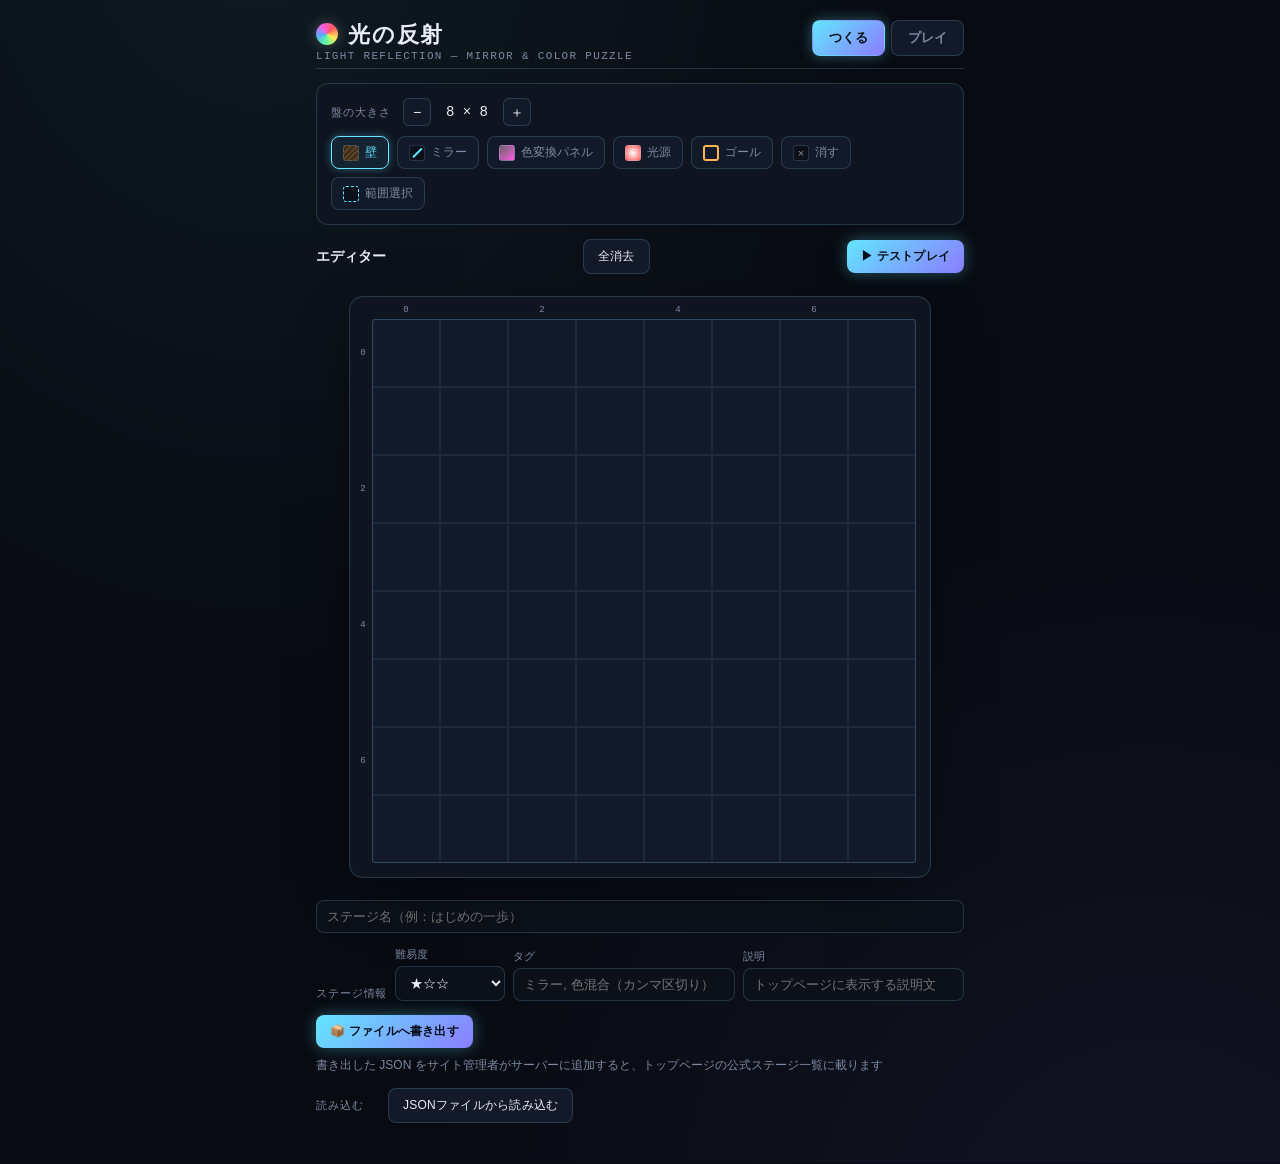
==== light-reflection-puzzle.html @ c49fac70 "refactor" ====
<!DOCTYPE html>
<html lang="ja">
<head>
<meta charset="UTF-8">
<meta name="viewport" content="width=device-width, initial-scale=1.0, maximum-scale=1, user-scalable=no">
<title>光の反射 — Light Reflection</title>
<link rel="stylesheet" href="style.css">
</head>
<body>

<div class="stage">
  <header>
    <div>
      <div class="brand"><span class="brand-icon"></span><h1>光の反射</h1></div>
      <div class="subtitle">Light Reflection — Mirror &amp; Color Puzzle</div>
    </div>
    <div class="tabs">
      <button class="tab-btn" id="tabEditorBtn">つくる</button>
      <button class="tab-btn" id="tabPlayBtn">プレイ</button>
    </div>
  </header>

  <!-- ============ EDITOR PANEL ============ -->
  <div class="panel" id="panelEditor">

    <div class="toolbar">
      <div class="toolbar-row">
        <span class="toolbar-label">盤の大きさ</span>
        <div class="size-ctrl">
          <button id="sizeDown">−</button>
          <span class="size-val" id="sizeVal">8 × 8</span>
          <button id="sizeUp">＋</button>
        </div>
      </div>
      <div class="toolbar-row" id="toolButtons">
        <button class="tool-btn" data-tool="wall"><span class="tool-swatch wall"></span>壁</button>
        <button class="tool-btn" data-tool="mirror"><span class="tool-swatch mirror"></span>ミラー</button>
        <button class="tool-btn" data-tool="converter"><span class="tool-swatch converter"></span>色変換パネル</button>
        <button class="tool-btn" data-tool="source"><span class="tool-swatch source"></span>光源</button>
        <button class="tool-btn" data-tool="goal"><span class="tool-swatch goal"></span>ゴール</button>
        <button class="tool-btn" data-tool="erase"><span class="tool-swatch erase"></span>消す</button>
        <button class="tool-btn" data-tool="select"><span class="tool-swatch select"></span>範囲選択</button>
      </div>
      <div class="toolbar-row" id="selectionRow" style="display:none;">
        <span class="toolbar-label">選択範囲</span>
        <button id="selCopyBtn" class="btn">コピー</button>
        <button id="selCutBtn" class="btn">切り取り</button>
        <button id="selPasteBtn" class="btn">貼り付け</button>
        <button id="selClearBtn" class="btn">選択解除</button>
        <span class="toolbar-label" id="selHint" style="margin-left:6px;"></span>
      </div>
      <div class="toolbar-row" id="dirRow" style="display:none;">
        <span class="toolbar-label">光の向き</span>
        <div class="dir-picker">
          <button data-dir="up">↑</button>
          <button data-dir="left">←</button>
          <button data-dir="right">→</button>
          <button data-dir="down">↓</button>
        </div>
      </div>
      <div class="toolbar-row" id="colorRow" style="display:none;">
        <span class="toolbar-label">色</span>
        <div class="color-picker" id="colorPicker"></div>
      </div>
      <div class="toolbar-row" id="sourceSettingsRow" style="display:none;">
        <span class="toolbar-label">光源設定</span>
        <div class="source-settings">
          <label class="toggle-label">
            <input type="checkbox" id="sourceRotatable">
            <span>回転可能</span>
          </label>
        </div>
      </div>
      <div class="toolbar-row" id="mirrorSettingsRow" style="display:none;">
        <span class="toolbar-label">ミラー設定</span>
        <div class="mirror-settings">
          <div class="mirror-orient-block">
            <span class="toolbar-label">向き</span>
            <div class="dir-picker mirror-orient-picker" id="mirrorOrientPicker"></div>
          </div>
          <label class="toggle-label">
            <input type="checkbox" id="mirrorRotatable" checked>
            <span>回転可能</span>
          </label>
          <label class="toggle-label">
            <input type="checkbox" id="mirrorDoubleSided" checked>
            <span>両面反射</span>
          </label>
          <label class="toggle-label">
            <input type="checkbox" id="mirrorFilterEnabled">
            <span>色フィルター</span>
          </label>
          <div class="color-picker" id="mirrorFilterColorPicker" style="display:none;"></div>
        </div>
      </div>
      <div class="toolbar-row" id="converterSettingsRow" style="display:none;">
        <span class="toolbar-label">パネル設定</span>
        <div class="converter-settings" style="display:flex; align-items:center; gap:12px; flex-wrap:wrap;">
          <label class="toggle-label">
            <input type="checkbox" id="converterInteractive">
            <span>プレイ中にON/OFF可能</span>
          </label>
          <span class="toolbar-label" style="margin-left: 10px;">変換タイプ:</span>
          <label class="toggle-label">
            <input type="radio" name="converterType" value="replace" checked>
            <span>変更 (⇄)</span>
          </label>
          <label class="toggle-label">
            <input type="radio" name="converterType" value="add">
            <span>追加 (＋)</span>
          </label>
          <label class="toggle-label">
            <input type="radio" name="converterType" value="remove">
            <span>除外 (−)</span>
          </label>
        </div>
      </div>
    </div>

    <div class="hud">
      <div class="hud-title">エディター</div>
      <button id="editClearBtn" class="btn">全消去</button>
      <button id="testPlayBtn" class="btn btn-primary">▶ テストプレイ</button>
    </div>

    <div class="board-wrap">
      <div class="board-frame">
        <div class="ruler-top" id="rulerTopE"></div>
        <div class="ruler-left" id="rulerLeftE"></div>
        <div class="board" id="boardE"><div class="grid" id="gridE"></div></div>
      </div>
    </div>

    <div class="toolbar-row">
      <input id="nameInput" class="name-input" type="text" placeholder="ステージ名（例：はじめの一歩）" maxlength="24">
    </div>

    <div class="toolbar-row official-meta-row">
      <span class="toolbar-label">ステージ情報</span>
      <label class="meta-field">
        <span class="meta-label">難易度</span>
        <select id="officialDifficulty" class="name-input meta-select">
          <option value="1">★☆☆</option>
          <option value="2">★★☆</option>
          <option value="3">★★★</option>
        </select>
      </label>
      <label class="meta-field meta-field-grow">
        <span class="meta-label">タグ</span>
        <input id="officialTags" class="name-input" type="text" placeholder="ミラー, 色混合（カンマ区切り）" maxlength="40">
      </label>
      <label class="meta-field meta-field-grow">
        <span class="meta-label">説明</span>
        <input id="officialDesc" class="name-input" type="text" placeholder="トップページに表示する説明文" maxlength="80">
      </label>
    </div>
    <div class="toolbar-row">
      <button id="exportOfficialBtn" class="btn btn-primary">📦 ファイルへ書き出す</button>
      <span class="hint-inline">書き出した JSON をサイト管理者がサーバーに追加すると、トップページの公式ステージ一覧に載ります</span>
    </div>
    <div class="toolbar-row">
      <span class="toolbar-label">読み込む</span>
      <input id="importFileInput" type="file" accept=".json,application/json" style="display:none;">
      <button id="importFileBtn" class="btn">JSONファイルから読み込む</button>
    </div>
  </div>

  <!-- ============ PLAY PANEL ============ -->
  <div class="panel" id="panelPlay">

    <div id="playListView">
      <div class="hud"><div class="hud-title">公式ステージ</div></div>
      <div class="stage-list" id="stageList"></div>
    </div>

    <div id="playBoardView" style="display:none;">
      <div class="hud">
        <div class="hud-title" id="playTitle">ステージ</div>
        <div class="hud-msg" id="statusMsg">ミラーをクリックして光の向きを変えよう</div>
        <button id="resetBtn" class="btn">↺ リセット</button>
      </div>
      <div class="board-wrap">
        <div class="board-frame">
          <div class="ruler-top" id="rulerTop"></div>
          <div class="ruler-left" id="rulerLeft"></div>
          <div class="board" id="board">
            <div class="grid" id="grid"></div>
            <svg class="beam-svg" id="beamSvg"></svg>
          </div>
        </div>
      </div>
      <div class="toolbar-row">
        <button id="backToListBtn" class="btn">← 一覧へ戻る</button>
      </div>
    </div>
  </div>
</div>

<div class="clear-banner" id="clearBanner">
  <div class="clear-card">
    <h2 id="clearTitle">CLEAR</h2>
    <p id="clearText">すべてのゴールに到達しました！</p>
    <div class="row">
      <button class="btn" id="clearReplay">もう一度</button>
      <button class="btn btn-primary" id="clearBack">一覧へ戻る</button>
    </div>
  </div>
</div>

<div class="toast" id="toast"></div>

<script src="scripts/color-system.js"></script>
<script src="scripts/beam-engine.js"></script>
<script src="scripts/ui-utils.js"></script>
<script src="scripts/official-stage.js"></script>
<script src="scripts/stages-loader.js"></script>
<script src="scripts/editor.js"></script>
<script src="scripts/play.js"></script>
<script src="scripts/bootstrap.js"></script>
</body>
</html>
---- style.css ----
:root{
  --bg:#080b12;
  --panel:#0e1420;
  --panel-2:#121a29;
  --panel-3:#0c1119;
  --line:rgba(120,180,220,0.10);
  --line-strong:rgba(120,180,220,0.22);
  --cyan:#63e6ff;
  --cyan-soft:rgba(99,230,255,0.35);
  --violet:#8b7dff;
  --amber:#ffb454;
  --brass:#c9955c;
  --brass-dark:#5b4126;
  --danger:#ff5d5d;
  --success:#5cf2a0;
  --ink:#e7eef8;
  --ink-dim:#7c8aa3;
  --mono: 'SFMono-Regular', Consolas, 'JetBrains Mono', ui-monospace, monospace;
  --sans: -apple-system, 'Hiragino Kaku Gothic ProN', 'Yu Gothic', 'Noto Sans JP', sans-serif;
}
*{box-sizing:border-box;}
html,body{
  margin:0; padding:0; min-height:100%;
  background:
    radial-gradient(ellipse at 20% -10%, rgba(99,230,255,0.07), transparent 45%),
    radial-gradient(ellipse at 90% 110%, rgba(139,125,255,0.08), transparent 45%),
    var(--bg);
  color:var(--ink);
  font-family:var(--sans);
  -webkit-font-smoothing:antialiased;
}
.stage{ max-width:680px; margin:0 auto; padding:20px 16px 40px; display:flex; flex-direction:column; gap:14px; min-height:100vh; }

header{ display:flex; align-items:baseline; justify-content:space-between; gap:10px; padding-bottom:6px; border-bottom:1px solid var(--line-strong); flex-wrap:wrap; }
.brand{ display:flex; align-items:baseline; gap:10px; }
.brand-icon{ display:inline-block; width:22px; height:22px; border-radius:50%; background:conic-gradient(from 45deg, #ff5a5a, #ffe75a, #5affa0, #5aa8ff, #ff5ae0, #ff5a5a); box-shadow:0 0 14px rgba(255,255,255,0.25); transform:translateY(3px); }
h1{ margin:0; font-size:22px; letter-spacing:0.08em; font-weight:700; color:var(--ink); }
.subtitle{ font-size:11px; color:var(--ink-dim); letter-spacing:0.12em; font-family:var(--mono); text-transform:uppercase; }

.tabs{ display:flex; gap:6px; }
.tab-btn{ font-family:var(--sans); font-size:13px; font-weight:600; padding:8px 16px; border-radius:8px; border:1px solid var(--line-strong); background:var(--panel-2); color:var(--ink-dim); cursor:pointer; transition:all .15s ease; }
.tab-btn.active{ background:linear-gradient(135deg, var(--cyan), var(--violet)); color:#061019; border-color:transparent; box-shadow:0 0 14px var(--cyan-soft); }
.panel{ display:none; flex-direction:column; gap:14px; }
.panel.active{ display:flex; }

.hud{ display:flex; align-items:center; justify-content:space-between; gap:10px; flex-wrap:wrap; }
.hud-title{ font-size:14px; font-weight:700; color:var(--ink); }
.hud-msg{ flex:1 1 auto; text-align:center; font-size:13px; color:var(--ink-dim); min-width:160px; }
.hud-msg.ok{ color:var(--success); }
.hud-msg.bad{ color:var(--danger); }
.hud-msg.mid{ color:var(--amber); }

.btn{ font-family:var(--sans); font-size:12px; letter-spacing:0.02em; padding:8px 14px; border-radius:8px; border:1px solid var(--line-strong); background:var(--panel-2); color:var(--ink); cursor:pointer; transition:all .15s ease; white-space:nowrap; }
.btn:hover{ border-color:var(--cyan-soft); color:var(--cyan); }
.btn:active{ transform:scale(0.96); }
.btn-primary{ background:linear-gradient(135deg, var(--cyan), var(--violet)); color:#061019; border:none; font-weight:700; box-shadow:0 0 16px var(--cyan-soft); }
.btn-primary:hover{ color:#061019; filter:brightness(1.08); }
.btn-danger{ border-color:rgba(255,93,93,0.4); color:var(--danger); }
.btn-danger:hover{ border-color:var(--danger); background:rgba(255,93,93,0.08); }

.board-wrap{ display:flex; justify-content:center; padding:8px 0; }
.board-frame{ position:relative; padding:22px 14px 14px 22px; background:var(--panel); border-radius:14px; border:1px solid var(--line-strong); box-shadow:0 20px 60px -20px rgba(0,0,0,0.6), inset 0 0 0 1px rgba(255,255,255,0.02); }
.ruler-top, .ruler-left{ position:absolute; color:var(--ink-dim); font-family:var(--mono); font-size:9px; }
.ruler-top{ top:6px; left:22px; right:14px; height:14px; display:flex; }
.ruler-left{ left:6px; top:22px; bottom:14px; width:14px; display:flex; flex-direction:column; }
.ruler-top span, .ruler-left span{ flex:1 1 0; display:flex; align-items:center; justify-content:center; }

.board{ position:relative; background:linear-gradient(var(--panel-2), var(--panel-2)); border-radius:4px; box-shadow:inset 0 0 0 1px var(--line-strong); }
.grid{ display:grid; position:relative; z-index:1; }
.cell{ position:relative; border:1px solid var(--line); }

.cell.wall{ background:repeating-linear-gradient(135deg, var(--brass-dark), var(--brass-dark) 4px, #3a2a18 4px, #3a2a18 8px); box-shadow:inset 0 0 8px rgba(0,0,0,0.6); }
.cell.wall::before{ content:""; position:absolute; inset:3px; border:1px solid rgba(0,0,0,0.35); border-radius:2px; }

.mirror-wrap{ position:absolute; inset:0; display:flex; align-items:center; justify-content:center; }
.mirror-line{ position:absolute; width:135%; height:4px; border-radius:3px; transition:transform .35s cubic-bezier(.34,1.56,.64,1); transform-origin:50% 50%; }
.cell.movable{ cursor:pointer; }
.cell.mirror-cell.movable .mirror-line{ background:linear-gradient(90deg, #eafcff, var(--cyan)); box-shadow:0 0 10px var(--cyan-soft), 0 0 2px #fff; }
.mirror-ring{ position:absolute; inset:14%; border:1px dashed rgba(255,255,255,0.3); border-radius:50%; animation:spin-slow 7s linear infinite; }
.cell.movable:hover .mirror-line{ filter:brightness(1.3); }
.mirror-side{
  position:absolute;
  left:50%;
  top:50%;
  width:9px;
  height:9px;
  margin-left:-4.5px;
  margin-top:-4.5px;
  border-radius:50%;
  transform:rotate(var(--marker-angle, 0deg)) translateX(-4px);
  transform-origin:center center;
  border:1px solid rgba(255,255,255,0.35);
  box-shadow:0 0 6px rgba(0,0,0,0.35);
}
.mirror-side.front{ background:var(--cyan); box-shadow:0 0 10px var(--cyan-soft), 0 0 2px #fff; }
.mirror-side.back{ background:rgba(14,18,26,0.95); border-color:rgba(255,255,255,0.18); }
.cell.single-sided .mirror-side.front{ background:var(--amber); box-shadow:0 0 10px rgba(255,180,84,0.32), 0 0 2px #fff; }
.cell.single-sided .mirror-side.back{ background:rgba(10,12,18,0.96); border-color:rgba(255,255,255,0.12); }
.cell.double-sided .mirror-side.back{ background:rgba(99,230,255,0.22); border-color:rgba(255,255,255,0.28); }

.cell.fixed .mirror-line{ background:linear-gradient(90deg, #ffe4bd, var(--brass)); box-shadow:0 0 8px rgba(201,149,92,0.5); }
.lock-badge{ position:absolute; bottom:1px; right:1px; width:11px; height:11px; border-radius:3px; background:var(--brass-dark); border:1px solid var(--brass); display:flex; align-items:center; justify-content:center; font-size:7px; color:var(--brass); }
.rivet{ position:absolute; width:3px; height:3px; border-radius:50%; background:var(--brass); opacity:.8; }
.rivet.tl{ top:3px; left:3px; } .rivet.br{ bottom:3px; right:3px; }

@keyframes spin-slow{ from{ transform:rotate(0deg);} to{ transform:rotate(360deg);} }

.half-tint{ position:absolute; inset:8%; border-radius:4px; opacity:.30; }

.filter-panel, .converter-panel{
  position:absolute; inset:16%; border-radius:5px; display:flex; align-items:center; justify-content:center;
  font-size:11px; font-weight:800; color:rgba(10,14,22,0.75); border:1px solid rgba(255,255,255,0.3);
}
.cell.converter-cell.interactive { cursor: pointer; }
.cell.converter-cell.interactive:hover .converter-panel { filter: brightness(1.2); }
.converter-panel.disabled {
  background: linear-gradient(135deg, #242833 30%, #3e4452) !important;
  color: rgba(255, 255, 255, 0.25) !important;
  border-color: rgba(255, 255, 255, 0.1) !important;
  opacity: 0.5;
}
.converter-ring {
  position: absolute;
  inset: 8%;
  border: 1px dashed rgba(255, 255, 255, 0.35);
  border-radius: 8px;
  pointer-events: none;
}
.converter-badge {
  position: absolute;
  bottom: 1px;
  right: 1px;
  width: 11px;
  height: 11px;
  border-radius: 3px;
  background: #2a2d36;
  border: 1px solid rgba(255, 255, 255, 0.2);
  display: flex;
  align-items: center;
  justify-content: center;
  font-size: 7px;
  color: rgba(255, 255, 255, 0.6);
  pointer-events: none;
}

.cell.source{ background:radial-gradient(circle at 50% 50%, rgba(255,255,255,0.10), transparent 70%); }
.cell.source.movable{ cursor:pointer; }
.cell.source.movable:hover .emitter{ filter:brightness(1.3); }
.source-ring{ position:absolute; inset:10%; border:1px dashed rgba(255,255,255,0.35); border-radius:50%; animation:spin-slow 7s linear infinite; pointer-events:none; }
.emitter{ position:absolute; inset:22%; border-radius:4px; animation:pulse-emitter 1.6s ease-in-out infinite; }
.emitter-arrow{ position:absolute; width:0; height:0; border-style:solid; transition: transform .35s cubic-bezier(.34,1.56,.64,1); will-change:transform; }
@keyframes pulse-emitter{ 0%,100%{ filter:brightness(1); } 50%{ filter:brightness(1.35); } }

.cell.goal .target{ position:absolute; inset:12%; border-radius:50%; border-width:2px; border-style:solid; }
.cell.goal .target::before{ content:""; position:absolute; inset:28%; border-radius:50%; }
.cell.goal.hit .target{ animation:goal-pulse 0.9s ease-in-out infinite; }
@keyframes goal-pulse{ 0%,100%{ transform:scale(1); } 50%{ transform:scale(1.2); } }

.beam-svg{ position:absolute; inset:0; width:100%; height:100%; z-index:2; pointer-events:none; overflow:visible; }
.beam-glow{ fill:none; stroke-width:9; stroke-linecap:round; stroke-linejoin:round; opacity:0.28; filter:blur(4px); }
.beam-core{ fill:none; stroke-width:2.2; stroke-linecap:round; stroke-linejoin:round; }
.impact-mark{ fill:rgba(255,80,80,0.85); }

/* ---------- editor toolbar ---------- */
.toolbar{ display:flex; flex-direction:column; gap:10px; background:var(--panel); border:1px solid var(--line-strong); border-radius:12px; padding:14px; }
.toolbar-row{ display:flex; align-items:center; gap:8px; flex-wrap:wrap; }
.toolbar-label{ font-size:11px; color:var(--ink-dim); letter-spacing:0.08em; font-family:var(--mono); min-width:64px; }
.size-ctrl{ display:flex; align-items:center; gap:8px; }
.size-ctrl button{ width:28px; height:28px; border-radius:6px; border:1px solid var(--line-strong); background:var(--panel-2); color:var(--ink); cursor:pointer; font-size:14px; line-height:1; }
.size-ctrl button:hover{ border-color:var(--cyan-soft); color:var(--cyan); }
.size-val{ font-family:var(--mono); font-size:14px; width:56px; text-align:center; }

.tool-btn{ display:flex; align-items:center; gap:6px; padding:7px 11px; border-radius:8px; border:1px solid var(--line-strong); background:var(--panel-2); color:var(--ink-dim); font-size:12px; cursor:pointer; transition:all .15s ease; }
.tool-btn:hover{ color:var(--ink); }
.tool-btn.active{ border-color:var(--cyan); color:var(--cyan); background:rgba(99,230,255,0.08); box-shadow:0 0 8px var(--cyan-soft); }
.tool-swatch{ width:16px; height:16px; border-radius:3px; flex:0 0 auto; position:relative; background:var(--panel-3); border:1px solid var(--line-strong); }
.tool-swatch.wall{ background:repeating-linear-gradient(135deg, var(--brass-dark), var(--brass-dark) 2px, #3a2a18 2px, #3a2a18 4px); }
.tool-swatch.mirror::after{ content:""; position:absolute; top:50%; left:5%; width:90%; height:2px; transform:translateY(-50%) rotate(-45deg); border-radius:1px; background:var(--cyan); }
.tool-swatch.filter{ background:linear-gradient(135deg, rgba(90,255,160,0.6), rgba(90,255,160,0.15)); }
.tool-swatch.converter{ background:linear-gradient(135deg, #666, #ff5ae0); }
.tool-swatch.source{ background:radial-gradient(circle,#fff,#ff5a5a); }
.tool-swatch.goal{ background:transparent; border:2px solid var(--amber); }
.tool-swatch.erase{ background:var(--panel-3); }
.tool-swatch.erase::after{ content:"×"; position:absolute; inset:0; display:flex; align-items:center; justify-content:center; font-size:11px; color:var(--ink-dim); }
.tool-swatch.select{ background:var(--panel-3); border-style:dashed; border-color:var(--cyan); }

.cell.selected{ background:rgba(99,230,255,0.16); box-shadow:inset 0 0 0 2px var(--cyan); z-index:2; }
.cell.paste-armed{ cursor:copy; }

.dir-picker, .color-picker{ display:flex; gap:5px; flex-wrap:wrap; }
.dir-picker button{ width:26px; height:26px; border-radius:6px; border:1px solid var(--line-strong); background:var(--panel-2); color:var(--ink-dim); cursor:pointer; font-size:12px; }
.dir-picker button.active{ border-color:var(--amber); color:var(--amber); background:rgba(255,180,84,0.1); }

.mirror-settings, .source-settings{ display:flex; align-items:center; gap:12px; flex-wrap:wrap; }
.mirror-orient-block{ display:flex; align-items:center; gap:8px; flex-wrap:wrap; }
.toggle-label{ display:flex; align-items:center; gap:6px; font-size:12px; color:var(--ink-dim); cursor:pointer; }
.toggle-label input[type="checkbox"], .toggle-label input[type="radio"]{ width:16px; height:16px; cursor:pointer; }
.color-swatch-btn{ width:26px; height:26px; border-radius:50%; border:2px solid var(--line-strong); cursor:pointer; }
.color-swatch-btn.active{ border-color:#fff; box-shadow:0 0 8px rgba(255,255,255,0.6); transform:scale(1.1); }
.mirror-orient-picker button{ min-width:40px; padding:0 8px; font-family:var(--mono); }

.name-input{ flex:1 1 auto; min-width:140px; background:var(--panel-3); border:1px solid var(--line-strong); border-radius:8px; padding:8px 10px; color:var(--ink); font-family:var(--sans); font-size:13px; }
.name-input:focus{ outline:none; border-color:var(--cyan-soft); }
.code-box{ width:100%; min-height:64px; resize:vertical; background:var(--panel-3); border:1px solid var(--line-strong); border-radius:8px; color:var(--ink-dim); font-family:var(--mono); font-size:11px; padding:8px 10px; }
.code-box:focus{ outline:none; border-color:var(--cyan-soft); color:var(--ink); }
.hint-inline{ font-size:12px; color:var(--ink-dim); line-height:1.5; }
.hint-inline a{ color:var(--cyan); text-decoration:none; }
.hint-inline a:hover{ text-decoration:underline; }
.official-meta-row{ align-items:flex-end; }
.meta-field{ display:flex; flex-direction:column; gap:4px; }
.meta-field-grow{ flex:1 1 180px; min-width:140px; }
.meta-label{ font-size:11px; color:var(--ink-dim); }
.meta-select{ min-width:110px; flex:0 0 auto; }

.stage-list{ display:flex; flex-direction:column; gap:8px; }
.stage-item{ display:flex; align-items:center; gap:10px; background:var(--panel); border:1px solid var(--line-strong); border-radius:10px; padding:10px 12px; }
.stage-item .thumb{ width:34px; height:34px; border-radius:6px; flex:0 0 auto; background:conic-gradient(from 45deg, rgba(99,230,255,0.4), var(--panel-2) 60%); border:1px solid var(--line-strong); }
.stage-item .meta{ flex:1 1 auto; min-width:0; }
.stage-item .meta .name{ font-size:13px; font-weight:600; color:var(--ink); overflow:hidden; text-overflow:ellipsis; white-space:nowrap; }
.stage-item .meta .sub{ font-size:11px; color:var(--ink-dim); font-family:var(--mono); }
.stage-item .actions{ display:flex; gap:6px; }
.empty-state{ text-align:center; padding:36px 20px; color:var(--ink-dim); font-size:13px; border:1px dashed var(--line-strong); border-radius:12px; line-height:1.8; }

.clear-banner{ position:fixed; inset:0; display:flex; align-items:center; justify-content:center; background:rgba(4,8,14,0.72); backdrop-filter:blur(4px); z-index:50; opacity:0; pointer-events:none; transition:opacity .3s ease; }
.clear-banner.show{ opacity:1; pointer-events:auto; }
.clear-card{ background:var(--panel); border:1px solid var(--cyan-soft); border-radius:16px; padding:32px 36px; text-align:center; box-shadow:0 0 60px var(--cyan-soft); max-width:340px; }
.clear-card h2{ margin:0 0 8px; font-size:24px; background:linear-gradient(135deg, var(--cyan), var(--violet)); -webkit-background-clip:text; background-clip:text; color:transparent; }
.clear-card p{ margin:0 0 20px; font-size:13px; color:var(--ink-dim); }
.clear-card .row{ display:flex; gap:8px; justify-content:center; flex-wrap:wrap; }

.toast{ position:fixed; left:50%; bottom:22px; transform:translateX(-50%) translateY(10px); background:var(--panel); border:1px solid var(--cyan-soft); color:var(--ink); padding:10px 16px; border-radius:8px; font-size:12px; box-shadow:0 10px 30px rgba(0,0,0,0.4); opacity:0; pointer-events:none; transition:all .25s ease; z-index:60; }
.toast.show{ opacity:1; transform:translateX(-50%) translateY(0); }

@media (prefers-reduced-motion: reduce){ *{ animation:none !important; transition:none !important;
} }
@media (max-width:420px){ h1{ font-size:18px; } .hud-msg{ font-size:12px; min-width:110px; } }
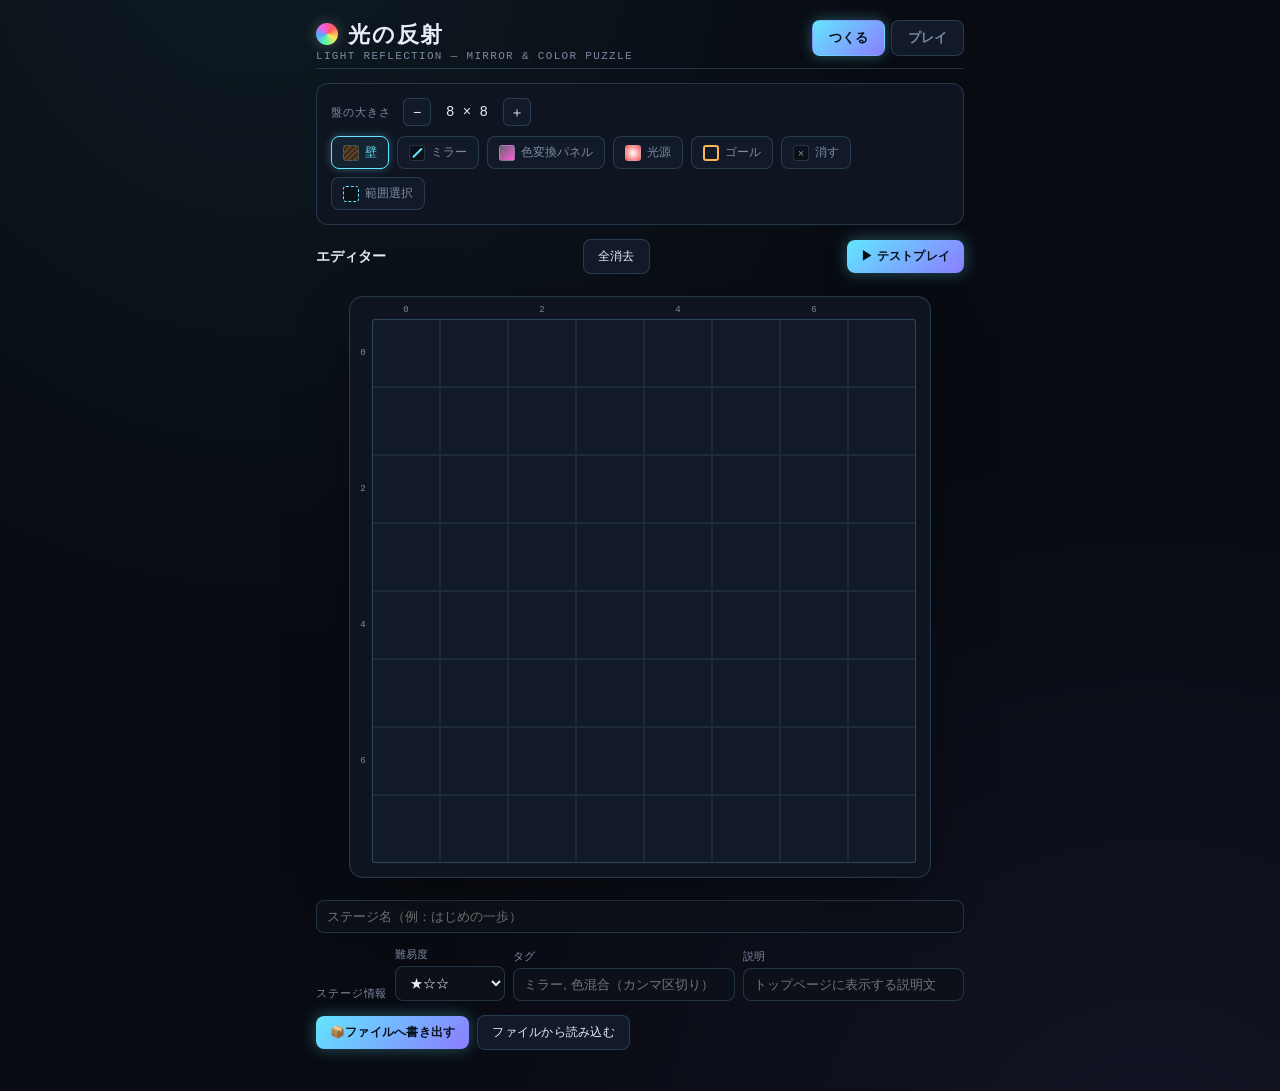
==== commit 5f0645a8: "style" ====
--- a/light-reflection-puzzle.html
+++ b/light-reflection-puzzle.html
@@ -155,13 +155,9 @@
       </label>
     </div>
     <div class="toolbar-row">
-      <button id="exportOfficialBtn" class="btn btn-primary">📦 ファイルへ書き出す</button>
-      <span class="hint-inline">書き出した JSON をサイト管理者がサーバーに追加すると、トップページの公式ステージ一覧に載ります</span>
-    </div>
-    <div class="toolbar-row">
-      <span class="toolbar-label">読み込む</span>
+      <button id="exportOfficialBtn" class="btn btn-primary">📦ファイルへ書き出す</button>
       <input id="importFileInput" type="file" accept=".json,application/json" style="display:none;">
-      <button id="importFileBtn" class="btn">JSONファイルから読み込む</button>
+      <button id="importFileBtn" class="btn">ファイルから読み込む</button>
     </div>
   </div>
 
--- a/style.css
+++ b/style.css
@@ -203,9 +203,6 @@
 .name-input:focus{ outline:none; border-color:var(--cyan-soft); }
 .code-box{ width:100%; min-height:64px; resize:vertical; background:var(--panel-3); border:1px solid var(--line-strong); border-radius:8px; color:var(--ink-dim); font-family:var(--mono); font-size:11px; padding:8px 10px; }
 .code-box:focus{ outline:none; border-color:var(--cyan-soft); color:var(--ink); }
-.hint-inline{ font-size:12px; color:var(--ink-dim); line-height:1.5; }
-.hint-inline a{ color:var(--cyan); text-decoration:none; }
-.hint-inline a:hover{ text-decoration:underline; }
 .official-meta-row{ align-items:flex-end; }
 .meta-field{ display:flex; flex-direction:column; gap:4px; }
 .meta-field-grow{ flex:1 1 180px; min-width:140px; }
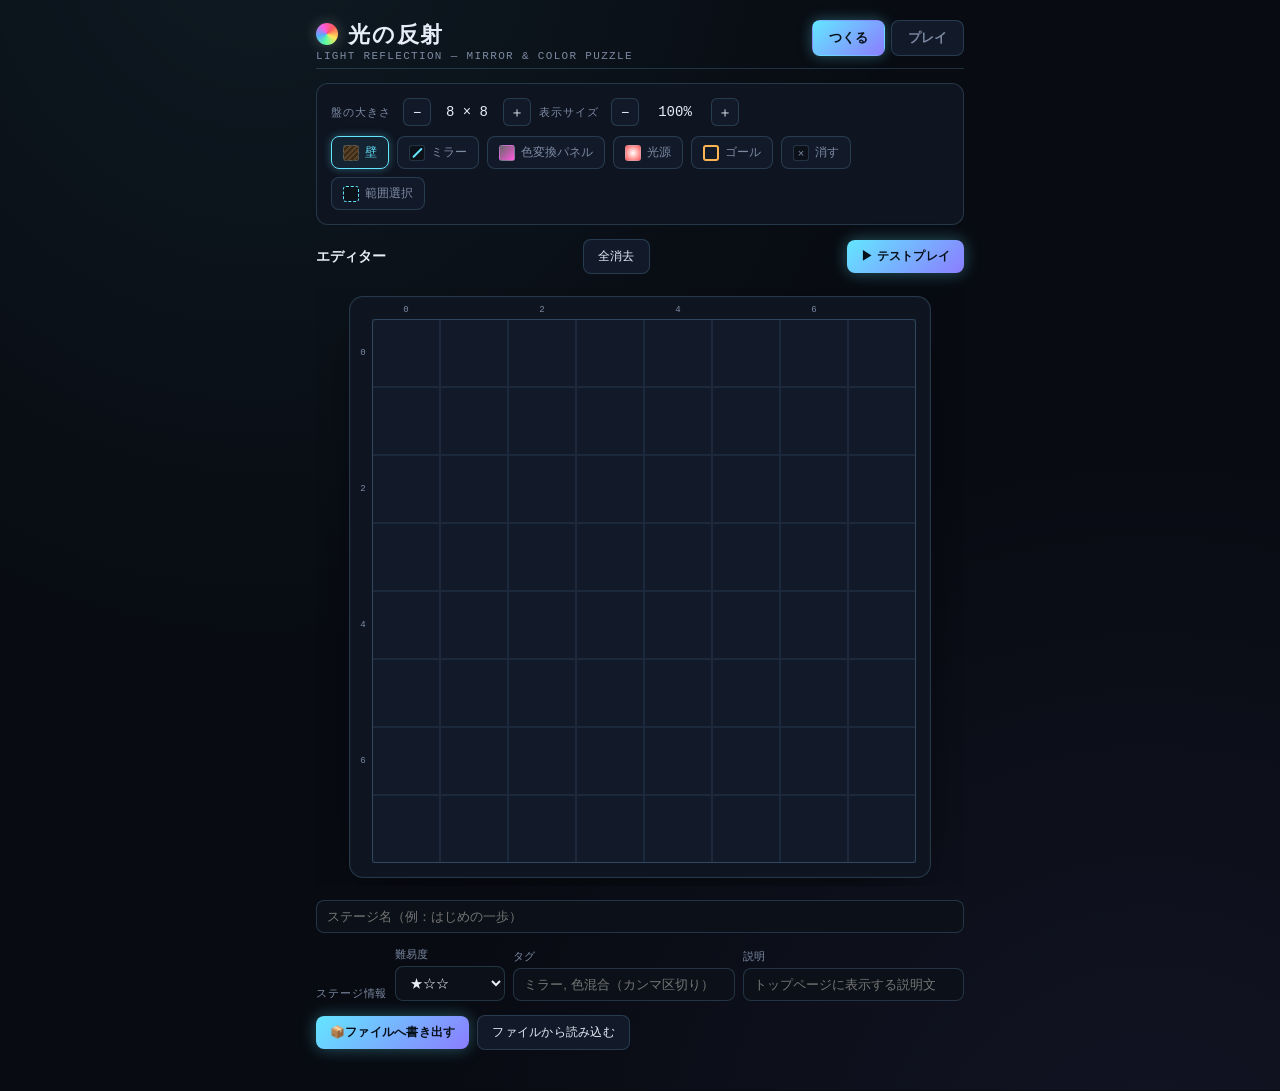
==== commit 2abd4b06: "feat:盤面サイズ変更機能" ====
--- a/light-reflection-puzzle.html
+++ b/light-reflection-puzzle.html
@@ -30,6 +30,12 @@
           <button id="sizeDown">−</button>
           <span class="size-val" id="sizeVal">8 × 8</span>
           <button id="sizeUp">＋</button>
+        </div>
+        <span class="toolbar-label">表示サイズ</span>
+        <div class="size-ctrl">
+          <button id="editorZoomDown">−</button>
+          <span class="size-val" id="editorZoomVal">100%</span>
+          <button id="editorZoomUp">＋</button>
         </div>
       </div>
       <div class="toolbar-row" id="toolButtons">
@@ -175,6 +181,14 @@
         <div class="hud-msg" id="statusMsg">ミラーをクリックして光の向きを変えよう</div>
         <button id="resetBtn" class="btn">↺ リセット</button>
       </div>
+      <div class="toolbar-row zoom-row">
+        <span class="toolbar-label">表示サイズ</span>
+        <div class="size-ctrl">
+          <button id="playZoomDown">−</button>
+          <span class="size-val" id="playZoomVal">100%</span>
+          <button id="playZoomUp">＋</button>
+        </div>
+      </div>
       <div class="board-wrap">
         <div class="board-frame">
           <div class="ruler-top" id="rulerTop"></div>
--- a/style.css
+++ b/style.css
@@ -58,7 +58,10 @@
 .btn-danger{ border-color:rgba(255,93,93,0.4); color:var(--danger); }
 .btn-danger:hover{ border-color:var(--danger); background:rgba(255,93,93,0.08); }
 
-.board-wrap{ display:flex; justify-content:center; padding:8px 0; }
+.board-wrap{ display:flex; justify-content:center; justify-content:safe center; padding:8px 0; overflow-x:auto; -webkit-overflow-scrolling:touch; }
+.board-wrap::-webkit-scrollbar{ height:8px; }
+.board-wrap::-webkit-scrollbar-thumb{ background:var(--line-strong); border-radius:4px; }
+.zoom-row{ justify-content:center; }
 .board-frame{ position:relative; padding:22px 14px 14px 22px; background:var(--panel); border-radius:14px; border:1px solid var(--line-strong); box-shadow:0 20px 60px -20px rgba(0,0,0,0.6), inset 0 0 0 1px rgba(255,255,255,0.02); }
 .ruler-top, .ruler-left{ position:absolute; color:var(--ink-dim); font-family:var(--mono); font-size:9px; }
 .ruler-top{ top:6px; left:22px; right:14px; height:14px; display:flex; }
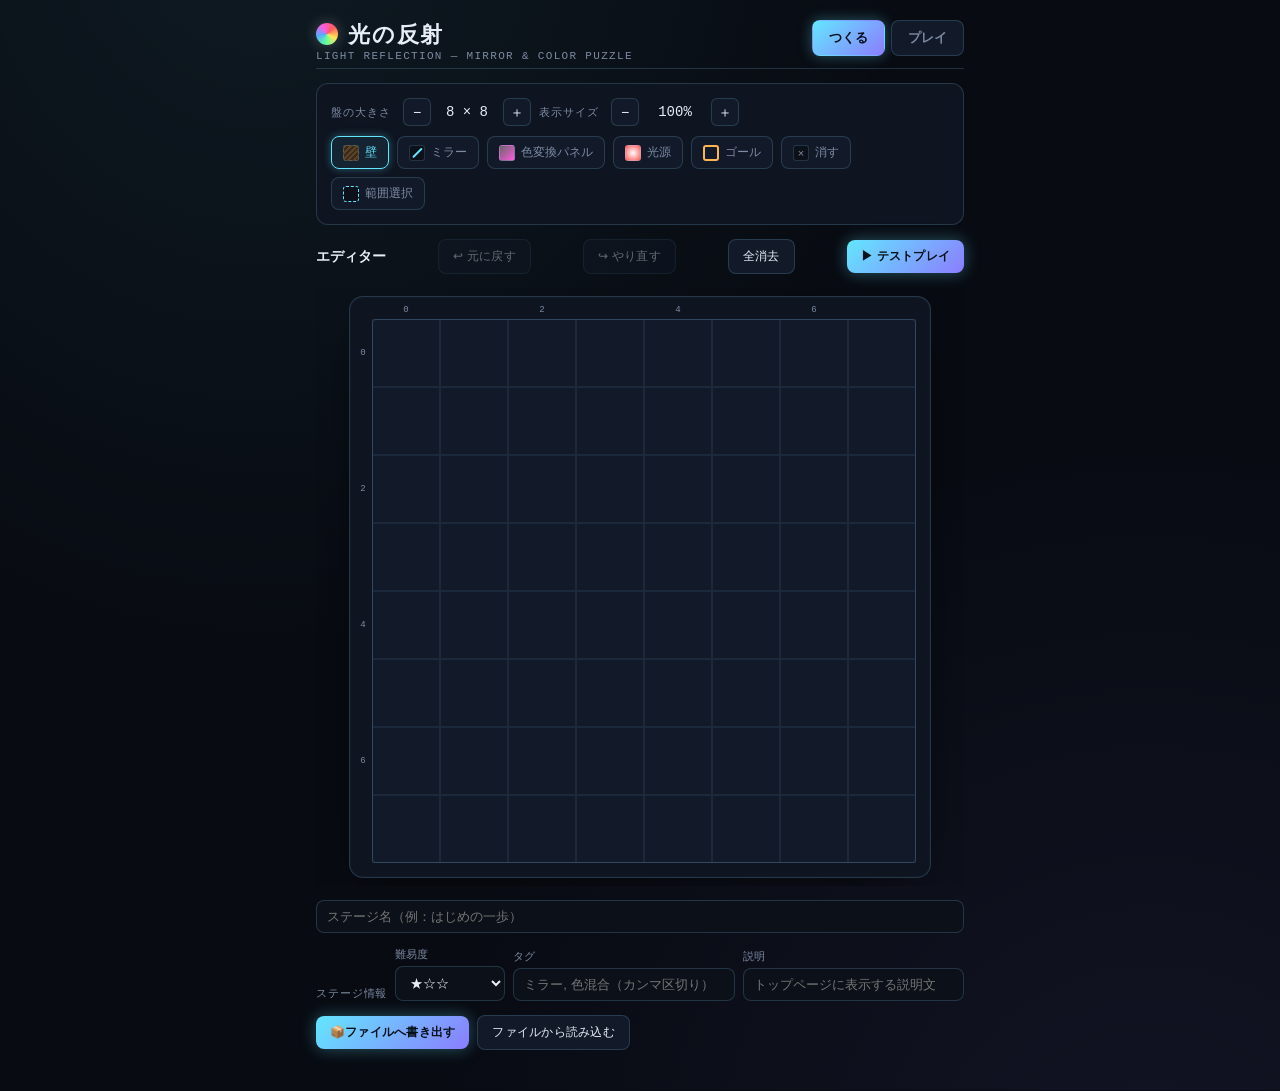
==== commit 0edf08b5: "feat:元に戻す機能" ====
--- a/light-reflection-puzzle.html
+++ b/light-reflection-puzzle.html
@@ -125,6 +125,8 @@
 
     <div class="hud">
       <div class="hud-title">エディター</div>
+      <button id="editUndoBtn" class="btn" title="元に戻す (Ctrl+Z)">↩ 元に戻す</button>
+      <button id="editRedoBtn" class="btn" title="やり直す (Ctrl+Y)">↪ やり直す</button>
       <button id="editClearBtn" class="btn">全消去</button>
       <button id="testPlayBtn" class="btn btn-primary">▶ テストプレイ</button>
     </div>
--- a/style.css
+++ b/style.css
@@ -53,10 +53,9 @@
 .btn{ font-family:var(--sans); font-size:12px; letter-spacing:0.02em; padding:8px 14px; border-radius:8px; border:1px solid var(--line-strong); background:var(--panel-2); color:var(--ink); cursor:pointer; transition:all .15s ease; white-space:nowrap; }
 .btn:hover{ border-color:var(--cyan-soft); color:var(--cyan); }
 .btn:active{ transform:scale(0.96); }
+.btn:disabled{ opacity:0.4; cursor:default; pointer-events:none; }
 .btn-primary{ background:linear-gradient(135deg, var(--cyan), var(--violet)); color:#061019; border:none; font-weight:700; box-shadow:0 0 16px var(--cyan-soft); }
 .btn-primary:hover{ color:#061019; filter:brightness(1.08); }
-.btn-danger{ border-color:rgba(255,93,93,0.4); color:var(--danger); }
-.btn-danger:hover{ border-color:var(--danger); background:rgba(255,93,93,0.08); }
 
 .board-wrap{ display:flex; justify-content:center; justify-content:safe center; padding:8px 0; overflow-x:auto; -webkit-overflow-scrolling:touch; }
 .board-wrap::-webkit-scrollbar{ height:8px; }
@@ -110,7 +109,7 @@
 
 .half-tint{ position:absolute; inset:8%; border-radius:4px; opacity:.30; }
 
-.filter-panel, .converter-panel{
+.converter-panel{
   position:absolute; inset:16%; border-radius:5px; display:flex; align-items:center; justify-content:center;
   font-size:11px; font-weight:800; color:rgba(10,14,22,0.75); border:1px solid rgba(255,255,255,0.3);
 }
@@ -179,7 +178,6 @@
 .tool-swatch{ width:16px; height:16px; border-radius:3px; flex:0 0 auto; position:relative; background:var(--panel-3); border:1px solid var(--line-strong); }
 .tool-swatch.wall{ background:repeating-linear-gradient(135deg, var(--brass-dark), var(--brass-dark) 2px, #3a2a18 2px, #3a2a18 4px); }
 .tool-swatch.mirror::after{ content:""; position:absolute; top:50%; left:5%; width:90%; height:2px; transform:translateY(-50%) rotate(-45deg); border-radius:1px; background:var(--cyan); }
-.tool-swatch.filter{ background:linear-gradient(135deg, rgba(90,255,160,0.6), rgba(90,255,160,0.15)); }
 .tool-swatch.converter{ background:linear-gradient(135deg, #666, #ff5ae0); }
 .tool-swatch.source{ background:radial-gradient(circle,#fff,#ff5a5a); }
 .tool-swatch.goal{ background:transparent; border:2px solid var(--amber); }
@@ -204,8 +202,6 @@
 
 .name-input{ flex:1 1 auto; min-width:140px; background:var(--panel-3); border:1px solid var(--line-strong); border-radius:8px; padding:8px 10px; color:var(--ink); font-family:var(--sans); font-size:13px; }
 .name-input:focus{ outline:none; border-color:var(--cyan-soft); }
-.code-box{ width:100%; min-height:64px; resize:vertical; background:var(--panel-3); border:1px solid var(--line-strong); border-radius:8px; color:var(--ink-dim); font-family:var(--mono); font-size:11px; padding:8px 10px; }
-.code-box:focus{ outline:none; border-color:var(--cyan-soft); color:var(--ink); }
 .official-meta-row{ align-items:flex-end; }
 .meta-field{ display:flex; flex-direction:column; gap:4px; }
 .meta-field-grow{ flex:1 1 180px; min-width:140px; }
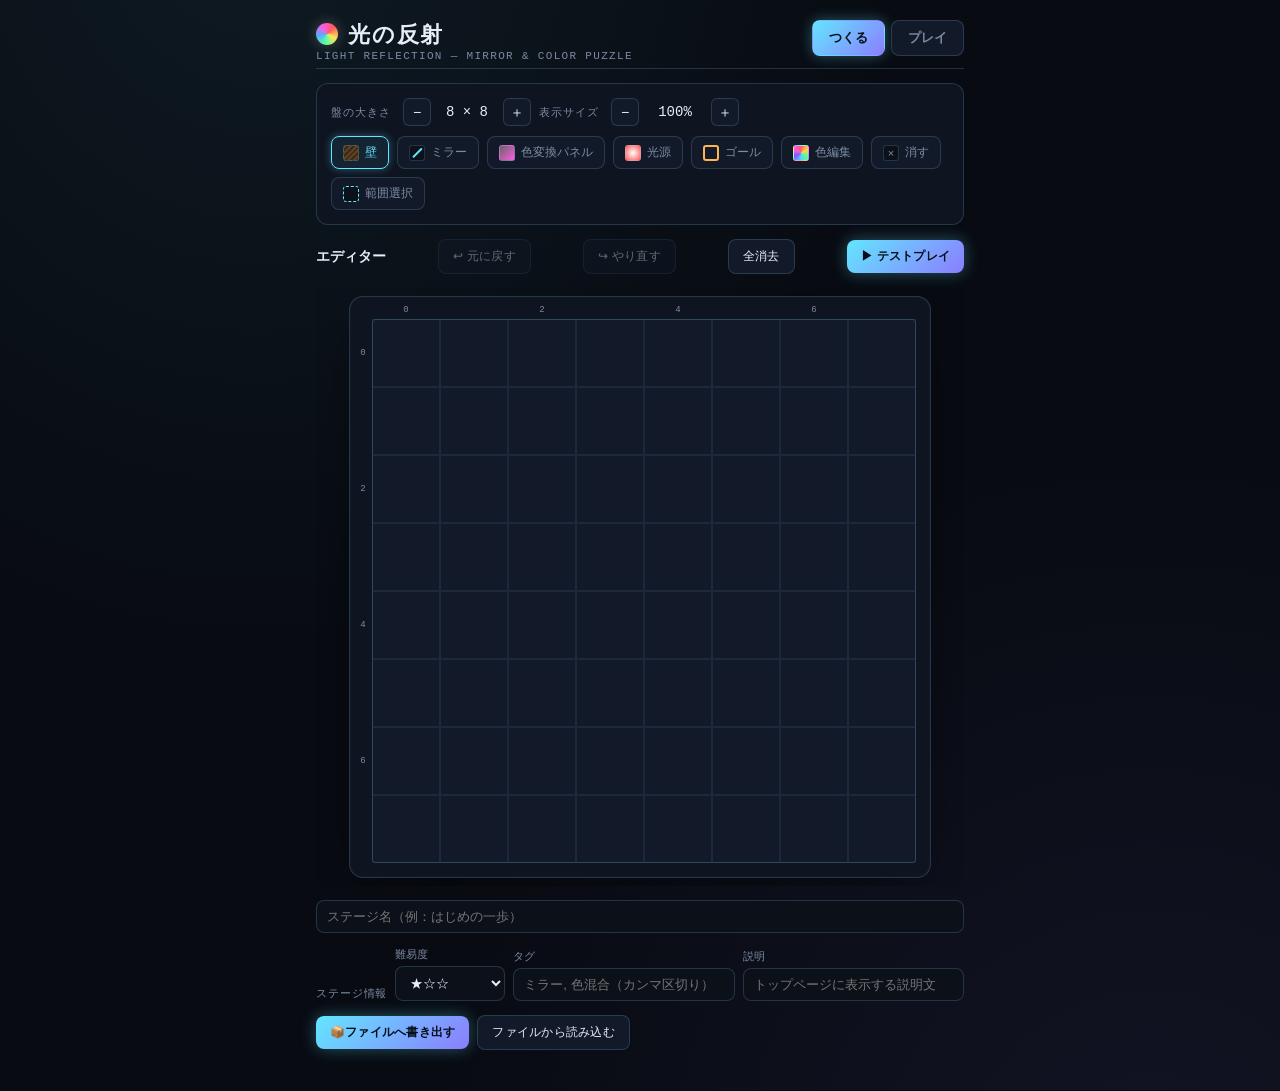
==== commit 61db619b: "feat:色編集" ====
--- a/light-reflection-puzzle.html
+++ b/light-reflection-puzzle.html
@@ -7,7 +7,7 @@
 <link rel="stylesheet" href="style.css">
 </head>
 <body>
-
+<!-- ツール説明は項目名のみとし、文章での説明は禁止。hint不要。文字によりレイアウトがずれて作業の邪魔になるため -->
 <div class="stage">
   <header>
     <div>
@@ -44,6 +44,7 @@
         <button class="tool-btn" data-tool="converter"><span class="tool-swatch converter"></span>色変換パネル</button>
         <button class="tool-btn" data-tool="source"><span class="tool-swatch source"></span>光源</button>
         <button class="tool-btn" data-tool="goal"><span class="tool-swatch goal"></span>ゴール</button>
+        <button class="tool-btn" data-tool="recolor"><span class="tool-swatch recolor"></span>色編集</button>
         <button class="tool-btn" data-tool="erase"><span class="tool-swatch erase"></span>消す</button>
         <button class="tool-btn" data-tool="select"><span class="tool-swatch select"></span>範囲選択</button>
       </div>
@@ -55,36 +56,46 @@
         <button id="selClearBtn" class="btn">選択解除</button>
         <span class="toolbar-label" id="selHint" style="margin-left:6px;"></span>
       </div>
-      <div class="toolbar-row" id="dirRow" style="display:none;">
-        <span class="toolbar-label">光の向き</span>
-        <div class="dir-picker">
-          <button data-dir="up">↑</button>
-          <button data-dir="left">←</button>
-          <button data-dir="right">→</button>
-          <button data-dir="down">↓</button>
-        </div>
-      </div>
       <div class="toolbar-row" id="colorRow" style="display:none;">
         <span class="toolbar-label">色</span>
         <div class="color-picker" id="colorPicker"></div>
       </div>
+      <div class="toolbar-row" id="recolorSettingsRow" style="display:none;">
+        <span class="toolbar-label">色</span>
+        <div class="color-picker" id="recolorColorPicker"></div>
+      </div>
       <div class="toolbar-row" id="sourceSettingsRow" style="display:none;">
-        <span class="toolbar-label">光源設定</span>
         <div class="source-settings">
+          <span class="toolbar-label" style="min-width:auto;">向き</span>
+          <div class="dir-picker" id="sourceDirPicker">
+            <button data-dir="up">↑</button>
+            <button data-dir="left">←</button>
+            <button data-dir="right">→</button>
+            <button data-dir="down">↓</button>
+          </div>
           <label class="toggle-label">
             <input type="checkbox" id="sourceRotatable">
             <span>回転可能</span>
           </label>
+          <label class="toggle-label">
+            <input type="checkbox" id="sourceDirCycleMode" checked>
+            <span>向き順送りモード</span>
+          </label>
+          <span class="toolbar-label" style="min-width:auto;">色</span>
+          <div class="color-picker" id="sourceColorPicker"></div>
         </div>
       </div>
       <div class="toolbar-row" id="mirrorSettingsRow" style="display:none;">
-        <span class="toolbar-label">ミラー設定</span>
         <div class="mirror-settings">
           <div class="mirror-orient-block">
             <span class="toolbar-label">向き</span>
             <div class="dir-picker mirror-orient-picker" id="mirrorOrientPicker"></div>
           </div>
           <label class="toggle-label">
+            <input type="checkbox" id="mirrorAngleOnlyMode">
+            <span>角度だけ編集モード</span>
+          </label>
+          <label class="toggle-label">
             <input type="checkbox" id="mirrorRotatable" checked>
             <span>回転可能</span>
           </label>
@@ -92,11 +103,9 @@
             <input type="checkbox" id="mirrorDoubleSided" checked>
             <span>両面反射</span>
           </label>
-          <label class="toggle-label">
-            <input type="checkbox" id="mirrorFilterEnabled">
-            <span>色フィルター</span>
-          </label>
-          <div class="color-picker" id="mirrorFilterColorPicker" style="display:none;"></div>
+          <div class="mirror-orient-block">
+            <div class="color-picker" id="mirrorFilterColorPicker"></div>
+          </div>
         </div>
       </div>
       <div class="toolbar-row" id="converterSettingsRow" style="display:none;">
@@ -104,7 +113,7 @@
         <div class="converter-settings" style="display:flex; align-items:center; gap:12px; flex-wrap:wrap;">
           <label class="toggle-label">
             <input type="checkbox" id="converterInteractive">
-            <span>プレイ中にON/OFF可能</span>
+            <span>ON/OFF可能</span>
           </label>
           <span class="toolbar-label" style="margin-left: 10px;">変換タイプ:</span>
           <label class="toggle-label">
@@ -190,7 +199,10 @@
           <span class="size-val" id="playZoomVal">100%</span>
           <button id="playZoomUp">＋</button>
         </div>
-      </div>
+        <button id="traceModeBtn" class="btn">🔦 経路確認モード</button>
+        <button id="autoSolveBtn" class="btn">🧩 自動で解く</button>
+      </div>
+      <div class="trace-hint" id="traceHint" style="display:none;">光源をクリックすると、その光源の経路だけをアニメーション表示します</div>
       <div class="board-wrap">
         <div class="board-frame">
           <div class="ruler-top" id="rulerTop"></div>
@@ -223,6 +235,7 @@
 
 <script src="scripts/color-system.js"></script>
 <script src="scripts/beam-engine.js"></script>
+<script src="scripts/solver.js"></script>
 <script src="scripts/ui-utils.js"></script>
 <script src="scripts/official-stage.js"></script>
 <script src="scripts/stages-loader.js"></script>
--- a/style.css
+++ b/style.css
@@ -56,6 +56,9 @@
 .btn:disabled{ opacity:0.4; cursor:default; pointer-events:none; }
 .btn-primary{ background:linear-gradient(135deg, var(--cyan), var(--violet)); color:#061019; border:none; font-weight:700; box-shadow:0 0 16px var(--cyan-soft); }
 .btn-primary:hover{ color:#061019; filter:brightness(1.08); }
+.btn.active{ border-color:var(--cyan); color:var(--cyan); background:rgba(99,230,255,0.1); box-shadow:0 0 10px var(--cyan-soft); }
+
+.trace-hint{ text-align:center; font-size:12px; color:var(--cyan); background:rgba(99,230,255,0.06); border:1px dashed var(--cyan-soft); border-radius:8px; padding:6px 10px; margin-top:8px; }
 
 .board-wrap{ display:flex; justify-content:center; justify-content:safe center; padding:8px 0; overflow-x:auto; -webkit-overflow-scrolling:touch; }
 .board-wrap::-webkit-scrollbar{ height:8px; }
@@ -149,6 +152,8 @@
 .cell.source.movable{ cursor:pointer; }
 .cell.source.movable:hover .emitter{ filter:brightness(1.3); }
 .source-ring{ position:absolute; inset:10%; border:1px dashed rgba(255,255,255,0.35); border-radius:50%; animation:spin-slow 7s linear infinite; pointer-events:none; }
+.cell.source.traced{ box-shadow:inset 0 0 0 2px var(--cyan), 0 0 12px var(--cyan-soft); border-radius:4px; }
+.cell.source.traced .emitter{ animation:pulse-emitter 0.8s ease-in-out infinite; }
 .emitter{ position:absolute; inset:22%; border-radius:4px; animation:pulse-emitter 1.6s ease-in-out infinite; }
 .emitter-arrow{ position:absolute; width:0; height:0; border-style:solid; transition: transform .35s cubic-bezier(.34,1.56,.64,1); will-change:transform; }
 @keyframes pulse-emitter{ 0%,100%{ filter:brightness(1); } 50%{ filter:brightness(1.35); } }
@@ -184,6 +189,7 @@
 .tool-swatch.erase{ background:var(--panel-3); }
 .tool-swatch.erase::after{ content:"×"; position:absolute; inset:0; display:flex; align-items:center; justify-content:center; font-size:11px; color:var(--ink-dim); }
 .tool-swatch.select{ background:var(--panel-3); border-style:dashed; border-color:var(--cyan); }
+.tool-swatch.recolor{ background:conic-gradient(from 0deg, #ff5a5a, #ffd15a, #5aff8a, #5ad1ff, #7a5aff, #ff5ae0, #ff5a5a); border-color:rgba(255,255,255,0.35); }
 
 .cell.selected{ background:rgba(99,230,255,0.16); box-shadow:inset 0 0 0 2px var(--cyan); z-index:2; }
 .cell.paste-armed{ cursor:copy; }
